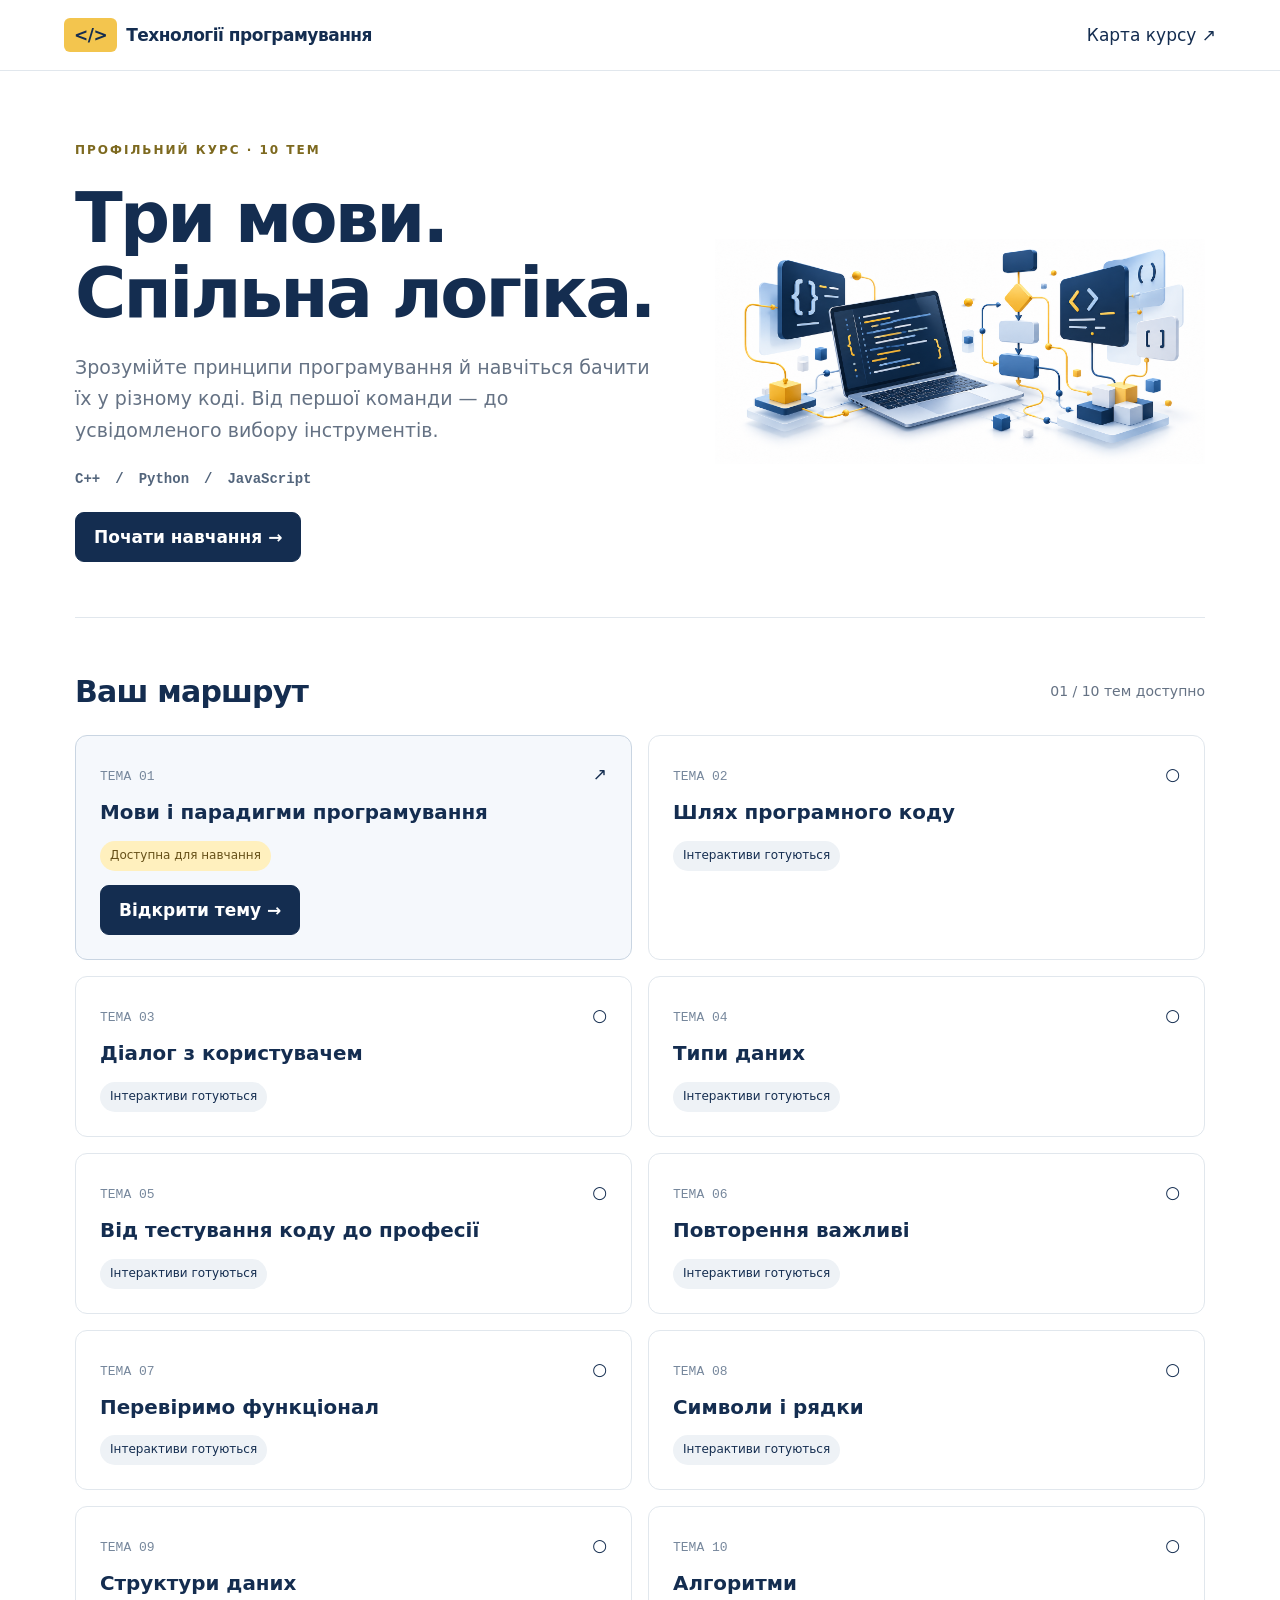
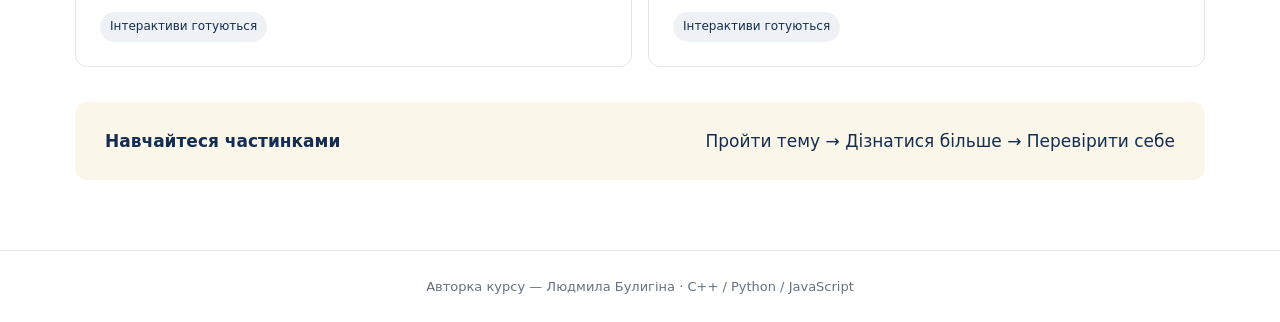
==== index.html @ 29bdd50a "Add files via upload" ====
<!doctype html><html lang="uk"><meta charset="utf-8"><meta name="viewport" content="width=device-width,initial-scale=1"><title>Технології програмування — Людмила Булигіна</title><style>
:root{--navy:#142d50;--gold:#f3c54e;--muted:#657284;--line:#e1e7ed}*{box-sizing:border-box}body{margin:0;font:17px/1.65 system-ui,sans-serif;color:var(--navy);background:#fff}button,a,input,textarea,select{font:inherit}button,a{touch-action:manipulation}button,.btn{cursor:pointer;border:1px solid var(--line);border-radius:9px;padding:10px 18px;background:white;color:var(--navy);text-decoration:none;display:inline-block;font-weight:650}button:hover,.btn:hover{border-color:var(--navy);transform:translateY(-1px)}button:focus-visible,a:focus-visible{outline:3px solid #d9a715;outline-offset:3px}.primary{background:var(--navy);color:white;border-color:var(--navy)}.gold{background:var(--gold);border-color:var(--gold)}header{border-bottom:1px solid var(--line);padding:21px max(5%,calc((100% - 1180px)/2));display:flex;justify-content:space-between;align-items:center;gap:15px}header a{color:inherit;text-decoration:none}.brand{font-weight:800;letter-spacing:-.5px}.mark{background:var(--gold);padding:7px 10px;border-radius:6px;margin-right:9px}main{max-width:1180px;margin:auto;padding:35px 25px 70px}.hero{display:grid;grid-template-columns:1.1fr .9fr;align-items:center;gap:40px;padding:35px 0 55px}.eyebrow{text-transform:uppercase;letter-spacing:2px;font-size:12px;font-weight:800;color:#7d691f}h1{font-size:clamp(40px,5.8vw,70px);line-height:1.08;letter-spacing:-2.8px;margin:20px 0}h2{font-size:30px;line-height:1.25;letter-spacing:-.8px}h3{line-height:1.35}.lead{color:var(--muted);max-width:580px;font-size:19px}.hero img{width:100%;max-height:380px;object-fit:contain}.languages{display:flex;gap:15px;margin:25px 0;color:#53657c;font:600 14px monospace}.sectionhead{display:flex;justify-content:space-between;align-items:center;border-top:1px solid var(--line);padding-top:30px}.muted{color:var(--muted)}.grid{display:grid;grid-template-columns:repeat(2,1fr);gap:16px}.card{border:1px solid var(--line);padding:24px;border-radius:12px;position:relative}.card.active{background:#f5f8fc;border-color:#c9d5e2}.num{font:500 13px monospace;color:#76879c}.card h3{margin:12px 0}.tag{font-size:12px;background:#eef2f6;border-radius:20px;padding:5px 10px;display:inline-block}.tag.ready{background:#fff0be;color:#665018}.card a{margin-top:14px}.arrow{float:right}.strip{margin-top:35px;background:#faf6e9;padding:25px 30px;border-radius:12px;display:flex;justify-content:space-between;gap:30px}.tabs{display:flex;gap:8px;flex-wrap:wrap;margin:25px 0}.tabs button[aria-selected=true]{background:var(--navy);color:white}.panel{border:1px solid var(--line);border-radius:14px;padding:30px;margin-bottom:25px}.stepbar{display:flex;gap:7px;margin:15px 0}.stepbar span{height:5px;background:#e7ecf1;flex:1}.stepbar .done{background:var(--gold)}.options{display:grid;gap:10px;margin:20px 0}.options button{text-align:left;font-weight:500}.feedback{padding:13px 16px;background:#f4f7fa;margin-top:16px;border-radius:8px;min-height:50px}.success{color:#176849}.error{color:#a43e29}.row{display:flex;gap:12px;align-items:center;flex-wrap:wrap}.runners{display:grid;grid-template-columns:repeat(3,1fr);gap:15px}.runner{border:1px solid var(--line);border-radius:10px;overflow:hidden}.runner h3{padding:15px;margin:0;background:#f2f5f8}.runner .inside{padding:14px}textarea.code{background:#14283f;color:#eff5fd;font:14px/1.6 monospace;width:100%;min-height:220px;resize:vertical;padding:14px;border:0;border-radius:7px;tab-size:4}textarea.stdin{width:100%;height:70px;border:1px solid var(--line);border-radius:7px;padding:8px;font:14px monospace}pre.output{white-space:pre-wrap;overflow-wrap:anywhere;background:#f0f4f8;min-height:70px;padding:12px;font-size:14px}label{display:block;font-size:13px;margin:12px 0 5px}progress{width:100%;accent-color:#d9aa20}.tokens{display:flex;gap:10px;flex-wrap:wrap;margin:20px 0}.token{background:#fff6d5}.drop{border:2px dashed #bac8d9;padding:20px;border-radius:10px;min-height:100px;margin:12px 0}.token.chosen{outline:3px solid #c4981a}.path{background:#f3f6fa;padding:18px;border-left:4px solid var(--gold);margin:20px 0;font-weight:650}.small{font-size:14px}.hidden{display:none!important}footer{border-top:1px solid var(--line);padding:25px;color:#657284;font-size:13px;text-align:center}details{border-bottom:1px solid var(--line);padding:16px 0}summary{cursor:pointer;font-weight:650}@media(max-width:760px){.hero{grid-template-columns:1fr;gap:0;padding-top:5px}.hero img{max-height:230px;grid-row:2}.grid,.runners{grid-template-columns:1fr}h1{letter-spacing:-1.5px}.strip{display:block}header{font-size:13px;padding:15px}.panel{padding:20px}main{padding:25px 18px}.sectionhead{display:block}}
</style><header><a class="brand" href="#"><span class="mark">&lt;/&gt;</span>Технології програмування</a><a href="#course">Карта курсу ↗</a></header><main id="app"></main><footer>Авторка курсу — Людмила Булигіна · C++ / Python / JavaScript</footer><script>
const titles=['Мови і парадигми програмування','Шлях програмного коду','Діалог з користувачем','Типи даних','Від тестування коду до професії','Повторення важливі','Перевіримо функціонал','Символи і рядки','Структури даних','Алгоритми'];
const $=s=>document.querySelector(s);const app=$('#app');let step=0,tab='quest',passed=false;let saved={};try{saved=JSON.parse(localStorage.getItem('tech-progress')||'{}')}catch{}function persist(){try{localStorage.setItem('tech-progress',JSON.stringify(saved))}catch{}}const esc=s=>s.replaceAll('&','&amp;').replaceAll('<','&lt;').replaceAll('>','&gt;');
function home(){app.innerHTML=`<section class="hero"><div><div class="eyebrow">Профільний курс · 10 тем</div><h1>Три мови.<br>Спільна логіка.</h1><p class="lead">Зрозумійте принципи програмування й навчіться бачити їх у різному коді. Від першої команди — до усвідомленого вибору інструментів.</p><div class="languages"><span>C++</span><span> / </span><span>Python</span><span> / </span><span>JavaScript</span></div><a class="btn primary" href="#lesson-1">Почати навчання →</a></div><img src="hero.png" alt="Ноутбук із кодом і поєднані блоки алгоритму в синіх та золотистих кольорах"></section><section id="course"><div class="sectionhead"><h2>Ваш маршрут</h2><span class="muted small">01 / 10 тем доступно</span></div><div class="grid">${titles.map((t,i)=>`<article class="card ${i===0?'active':''}"><span class="num">ТЕМА ${String(i+1).padStart(2,'0')}</span><span class="arrow">${i===0?'↗':'○'}</span><h3>${t}</h3><span class="tag ${i===0?'ready':''}">${i===0?(saved.quest?'Квест пройдено':'Доступна для навчання'):'Інтерактиви готуються'}</span>${i===0?'<br><a class="btn primary" href="#lesson-1">Відкрити тему →</a>':''}</article>`).join('')}</div></section><div class="strip"><strong>Навчайтеся частинками</strong><span>Пройти тему → Дізнатися більше → Перевірити себе</span></div>`;}
const steps=[{title:'Інструменти розробника',text:'Мова задає правила запису програми. Редактор допомагає писати код; IDE поєднує редактор, засоби запуску й налагодження та інші інструменти. Компілятор або інтерпретатор може працювати і без IDE.',q:'Ви змінили IDE. Чи обов’язково зміниться мова вашої програми?',opts:['Так, кожна IDE має свою мову','Ні, одна мова може використовуватися в різних середовищах'],answer:1,why:'IDE — інструмент роботи. Мова та середовище розробки — різні поняття.'},{title:'Високий і низький рівень',text:'Високорівневі мови приховують багато деталей апаратури. C++, Python і JavaScript — високорівневі мови, хоча рівень абстракції різниться. Мова асемблера пов’язана з конкретною архітектурою; асемблер — програма, яка перекладає її інструкції.',q:'Що правильно названо програмою-перекладачем?',opts:['Мова асемблера','Асемблер'],answer:1,why:'Не плутайте мову асемблера з інструментом її перекладу.'},{title:'Як чи що?',text:'Імперативний підхід описує кроки та зміни стану. Декларативний описує потрібний результат або умови. Наприклад, цикл, що відбирає дорослих користувачів, задає кроки; запит SQL із WHERE age >= 18 задає умову відбору.',q:'SELECT name FROM users WHERE age >= 18 — який підхід ілюструє цей запит?',opts:['Імперативний','Декларативний'],answer:1,why:'Запит описує потрібні дані. Спосіб їх отримання обирає система керування базою даних.'},{title:'Парадигми можна поєднувати',text:'Структурний підхід організовує керування через послідовність, розгалуження й цикли. ООП об’єднує дані та поведінку в об’єктах. Функціональний стиль спирається на композицію функцій і зменшує зміни стану. Логічний — на факти й правила. C++, Python і JavaScript підтримують кілька підходів.',q:'У Python є функції. Чи означає це, що будь-яка Python-програма є функціональною?',opts:['Так, достатньо оголосити функцію','Ні, важливий спосіб організації обчислень'],answer:1,why:'Наявність функцій сама по собі не визначає парадигму програми.'},{title:'Hello, World — спільний експеримент',text:'Коротка програма привітання перевіряє весь шлях: запис коду, запуск та виведення. Традицію популяризувала книжка The C Programming Language (1978). Нижче порівняйте однакову дію трьома мовами.',q:'Що перевіряє успішний запуск Hello, World?',opts:['Що середовище може виконати цю просту програму й показати результат','Що будь-яка наступна програма не матиме помилок'],answer:0,why:'Це перша перевірка працездатності середовища, а не доказ правильності всіх програм.'},{title:'Чому з’являються нові мови?',text:'Мови розвиваються разом із задачами: Fortran — наукові обчислення (1957), C — системне програмування (1972), C++ — розвиток ідей C та абстракцій (1980-ті), Python — читабельність і універсальність (1991), JavaScript — взаємодія у вебі (1995). Старі мови можуть залишатися корисними десятиліттями.',q:'Команда обирає мову для проєкту. Який аргумент найсильніший?',opts:['Вона найновіша','Вона пасує до задачі, платформи, бібліотек і досвіду команди'],answer:1,why:'Вибір мови залежить від контексту. Один рейтинг не визначає найкращий інструмент.'},{title:'Як створюють мову',text:'У типовому інструменті обробки мови лексичний аналіз виділяє токени, синтаксичний — будує структуру, а семантичний перевіряє зміст. Далі можливі генерація іншого коду або виконання. Навчальна мова може перекладатися, наприклад, у JavaScript; це лише один можливий шлях.',q:'Парсер побудував дерево програми. Чи означає це, що програма вже виконана?',opts:['Так','Ні, аналіз структури та виконання — різні етапи'],answer:1,why:'Коректна структура ще не гарантує правильного змісту або успішного виконання.'}];
function lesson(){app.innerHTML=`<a href="#" class="small muted">← Головна курсу</a><div class="eyebrow" style="margin-top:30px">Тема 01</div><h1 style="font-size:clamp(32px,4vw,52px)">Мови і парадигми<br>програмування</h1><p class="lead">Від інструментів розробника — до розуміння того, як код стає дією.</p><div class="tabs" role="tablist">${[['quest','01 · Пройти тему'],['more','02 · Дізнатися більше'],['test','03 · Перевірити себе']].map(([id,t])=>`<button role="tab" aria-selected="${tab===id}" onclick="setTab('${id}')">${t}</button>`).join('')}</div><div id="content"></div>`;renderTab()}
function setTab(t){tab=t;lesson()}function renderTab(){if(tab==='quest')quest();if(tab==='more')more();if(tab==='test')test()}
function quest(){const s=steps[step];passed=false;$('#content').innerHTML=`<div class="panel"><span class="num">КРОК ${step+1} З ${steps.length}</span><div class="stepbar">${steps.map((_,i)=>`<span class="${i<=step?'done':''}"></span>`).join('')}</div><h2>${s.title}</h2><p>${s.text}</p><h3>${s.q}</h3><div class="options">${s.opts.map((o,i)=>`<button onclick="answer(${i})">${o}</button>`).join('')}</div><div id="feedback" role="status"></div><div class="row" style="margin-top:20px"><button onclick="move(-1)" ${step===0?'disabled':''}>← Назад</button><button id="next" class="gold" onclick="move(1)" disabled>${step===steps.length-1?'Завершити квест ✓':'Далі →'}</button></div></div>${step===4?runnerHTML():''}`;if(step===4)initRunners()}
function answer(i){passed=i===steps[step].answer;$('#feedback').className='feedback '+(passed?'success':'error');$('#feedback').textContent=(passed?'✓ Правильно. ':'Спробуйте ще. ')+steps[step].why;$('#next').disabled=!passed}function move(n){if(n>0&&!passed)return;if(step+n>=steps.length){saved.quest=true;persist();$('#content').innerHTML='<div class="panel"><h2>Квест пройдено ✓</h2><p>Ви розрізняєте мову, інструменти й парадигми. Тепер дослідіть шлях виконання коду.</p><button class="gold" onclick="setTab(\'more\')">Дізнатися більше →</button></div>';return}step+=n;quest()}
function more(){$('#content').innerHTML=`<div class="panel"><span class="eyebrow">За запитом учениці</span><h2>Що відбувається після Run?</h2><p><b>Компілятор</b> перекладає програму в інше подання: машинний код, байткод або іншу мову. <b>Інтерпретатор</b> виконує програму чи її проміжне подання. <b>Асемблер</b> перекладає інструкції мови асемблера в машинний код, зазвичай у складі об’єктного файла.</p><div class="row">${['C++','CPython','JavaScript','Асемблер'].map(t=>`<button onclick="showPath('${t}')">${t}</button>`).join('')}</div><div id="path" class="path" aria-live="polite"></div><p class="small muted">Це навчальні схеми типових реалізацій. Мова не прив’язана назавжди до одного способу виконання. Компіляція та інтерпретація можуть поєднуватися.</p><details><summary>Чому інтерпретатор — не просто «рядок за рядком»?</summary><p>Інтерпретатор може спочатку проаналізувати всю програму, а потім виконувати дерево чи байткод. Наприклад, синтаксична помилка наприкінці Python-файла може зупинити запуск до першого print().</p></details><details><summary>JIT: компіляція під час виконання</summary><p>JIT-компілятор створює машинний код під час роботи програми. Сучасні JavaScript-рушії можуть поєднувати інтерпретацію, профілювання та JIT-компіляцію.</p></details><details><summary>Об’єктний файл ще не готова програма</summary><p>Компонувальник (лінкер) об’єднує об’єктні файли й бібліотеки, розв’язуючи посилання між ними. Результат можна завантажити й виконати.</p></details></div><div class="panel"><h2>Знайдіть інструмент для задачі</h2><p>Перетягніть інструмент у відповідну зону. Або натисніть інструмент, а потім зону.</p><div class="tokens">${['Компілятор','Інтерпретатор','Асемблер'].map(t=>`<button class="token" draggable="true" ondragstart="dragToken(event,'${t}')" onclick="chooseToken(this,'${t}')">${t}</button>`).join('')}</div>${[['Асемблер','Перекласти інструкції мови асемблера'],['Компілятор','Перекласти програму в інше подання'],['Інтерпретатор','Виконати програму або її байткод']].map(([a,q])=>`<div class="drop" role="button" tabindex="0" onkeydown="if(event.key==='Enter'||event.key===' '){event.preventDefault();dropToken(this,'${a}')}" ondragover="event.preventDefault()" ondrop="event.preventDefault();dropToken(this,'${a}')" onclick="dropToken(this,'${a}')" data-q="${q}">${q}</div>`).join('')}<div id="matchfeedback" role="status"></div></div>${runnerHTML()}<p class="small muted">Довідка: <a href="https://docs.python.org/3/glossary.html" target="_blank" rel="noopener">Python: байткод та інтерпретатор</a> · <a href="https://developer.mozilla.org/en-US/docs/Web/JavaScript/Guide/Introduction" target="_blank" rel="noopener">JavaScript: середовища виконання</a></p>`;showPath('C++');initRunners()}
function showPath(t){const p={'C++':['Код C++ → компіляція → об’єктні файли → компонування → виконання','У типовому нативному інструментарії компіляція включає кілька стадій; асемблер може бути окремою або вбудованою стадією.'],'CPython':['Код Python → компіляція в байткод → виконання інтерпретатором','CPython — поширена реалізація Python. Байткод не є машинним кодом процесора.'],'JavaScript':['Код JavaScript → аналіз → виконання рушієм → можлива JIT-компіляція','Конкретні етапи залежать від рушія. Тут код виконується браузерним рушієм у Web Worker.'],'Асемблер':['Код мовою асемблера → асемблер → об’єктний файл → компонування → виконання','Інструкції та їх кодування залежать від архітектури процесора.']}[t];$('#path').innerHTML=p[0]+'<p class="small" style="font-weight:400">'+p[1]+'</p>'}
let token='';function dragToken(e,t){token=t;e.dataTransfer.setData('text/plain',t)}function chooseToken(el,t){token=t;document.querySelectorAll('.token').forEach(e=>e.classList.remove('chosen'));el.classList.add('chosen')}function dropToken(el,a){if(!token){$('#matchfeedback').textContent='Спочатку виберіть інструмент.';return}if(token===a){el.textContent='✓ '+el.dataset.q+' — '+a;el.style.borderColor='#398460';el.style.background='#f0faf4';$('#matchfeedback').textContent='Правильно!'}else{$('#matchfeedback').textContent='Поки не збігається. Згадайте, що робить цей інструмент.'}}
const codes={py:'name = input("Ваше ім’я: ")\nprint("Привіт,", name)\nprint(2 + 3)',js:'const name = prompt("Ваше ім’я:");\nprint("Привіт,", name);\nconsole.log(2 + 3);',cpp:'#include <iostream>\n#include <string>\nusing namespace std;\nint main() {\n    string name;\n    getline(cin, name);\n    cout << "Привіт, " << name << endl;\n    cout << 2 + 3 << endl;\n    return 0;\n}'};
function runnerHTML(){return `<section><h2>Лабораторія трьох мов</h2><p class="muted">Змініть привітання. Запустіть приклад. Порівняйте синтаксис і результат.</p><div class="runners">${[['py','Python'],['js','JavaScript'],['cpp','C++']].map(([id,n])=>`<article class="runner"><h3>${n}</h3><div class="inside"><label for="code-${id}">Код програми</label><textarea class="code" id="code-${id}" spellcheck="false">${esc(saved['code-'+id]||codes[id])}</textarea>${id!=='cpp'?`<label for="in-${id}">Вхідні дані · кожна відповідь з нового рядка</label><textarea class="stdin" id="in-${id}">Світ</textarea><div class="row"><button class="primary" id="run-${id}" onclick="runCode('${id}')">▶ Запустити</button><button onclick="stopCode('${id}')">■ Стоп</button></div><pre class="output" id="out-${id}" aria-live="polite">Тут з’явиться результат</pre>`:`<p class="small">1. Скопіюйте код.<br>2. Відкрийте Programiz.<br>3. Вставте код, запустіть і введіть ім’я в консолі сервісу.</p><button onclick="copyCpp()">Скопіювати код</button><a class="btn primary" style="margin-top:10px" href="https://www.programiz.com/cpp-programming/online-compiler/" target="_blank" rel="noopener">Відкрити Programiz ↗</a><p id="copy-status" role="status" class="small"></p>`}<button class="small" onclick="resetCode('${id}')">Початковий приклад</button></div></article>`).join('')}</div><p class="small muted">Python потребує завантаження Pyodide з інтернету під час першого запуску. У нашому JavaScript print() — навчальна функція виведення; також працює console.log(). prompt() бере рядки з поля вхідних даних.</p></section>`}
function initRunners(){document.querySelectorAll('.code').forEach(e=>e.addEventListener('input',()=>{saved[e.id]=e.value;persist()}))}function resetCode(id){$('#code-'+id).value=codes[id];saved['code-'+id]=codes[id];persist()}async function copyCpp(){try{await navigator.clipboard.writeText($('#code-cpp').value);$('#copy-status').textContent='✓ Код скопійовано'}catch{$('#code-cpp').select();$('#copy-status').textContent='Натисніть Ctrl+C, щоб скопіювати виділений код.'}}
let workers={},timers={};function stopCode(id){if(workers[id]){workers[id].terminate();delete workers[id];clearTimeout(timers[id]);const b=$('#run-'+id);if(b)b.disabled=false;const out=$('#out-'+id);if(out)out.textContent+='\nВиконання зупинено.'}}
function runCode(id){stopCode(id);const output=$('#out-'+id);output.textContent=id==='py'?'Завантажуємо Python…':'Виконуємо…';$('#run-'+id).disabled=true;const common=`const lines=input.split('\\n');let pos=0;function read(){if(pos>=lines.length)throw new Error('Недостатньо вхідних даних: додайте рядок у поле введення.');return lines[pos++];}function write(...v){postMessage({type:'out',text:v.map(x=>typeof x==='object'?JSON.stringify(x):String(x)).join(' ')});}`;const source=id==='js'?`onmessage=({data:{code,input}})=>{${common}try{const print=write;const console={log:write,warn:write,error:write};const prompt=()=>read();new Function('print','console','prompt',code)(print,console,prompt);postMessage({type:'done'})}catch(e){postMessage({type:'error',text:e.name+': '+e.message})}}`:`importScripts('https://cdn.jsdelivr.net/pyodide/v0.27.7/full/pyodide.js');let runtime;onmessage=async({data:{code,input}})=>{${common}try{runtime=await loadPyodide({indexURL:'https://cdn.jsdelivr.net/pyodide/v0.27.7/full/'});runtime.setStdout({batched:s=>write(s)});runtime.setStderr({batched:s=>write(s)});runtime.setStdin({stdin:()=>read()});postMessage({type:'ready'});await runtime.runPythonAsync(code);postMessage({type:'done'})}catch(e){postMessage({type:'error',text:String(e)})}}`;
const url=URL.createObjectURL(new Blob([source],{type:'text/javascript'}));const w=new Worker(url);URL.revokeObjectURL(url);workers[id]=w;let started=false;const finish=()=>{clearTimeout(timers[id]);w.terminate();delete workers[id];const b=$('#run-'+id);if(b)b.disabled=false};w.onmessage=({data:d})=>{if(d.type==='ready'){output.textContent='';return}if(d.type==='out'){if(!started){output.textContent='';started=true}output.textContent+=(output.textContent?'\n':'')+d.text}else if(d.type==='error'){output.textContent=d.text;finish()}else if(d.type==='done'){if(!started)output.textContent='Виконано без виведення.';finish()}};w.onerror=e=>{output.textContent='Не вдалося виконати код. '+e.message+' Перевірте інтернет і спробуйте ще раз.';finish()};timers[id]=setTimeout(()=>{stopCode(id);output.textContent+='\nПеревищено час очікування. Для Python перевірте інтернет і повторіть запуск.'},id==='py'?90000:5000);w.postMessage({code:$('#code-'+id).value,input:$('#in-'+id).value})}
const questions=[['Ви компілюєте C++ і отримуєте object-файл. Що зазвичай потрібно далі?',['Компонування з іншими файлами й бібліотеками','Відкрити файл у текстовому редакторі й натиснути print'],0,'Об’єктні файли зазвичай поєднує компонувальник.'],['Python спочатку створює байткод. Чи суперечить це виконанню інтерпретатором?',['Так, компіляція виключає інтерпретацію','Ні, ці етапи можуть поєднуватись'],1,'У CPython байткод виконує інтерпретатор.'],['Учень каже: «JavaScript print залежить від віку мови». Що ви уточните?',['Виведення залежить від середовища та доступних функцій','print завжди є стандартною командою JS для текстового виведення'],0,'У цьому раннері print додано спеціально. У звичайному вікні браузера window.print викликає друк сторінки.'],['Програма використовує класи та цикли. Це суперечність?',['Так, треба обрати лише одну парадигму','Ні, підходи можуть співіснувати'],1,'Багатопарадигмові мови дозволяють поєднувати способи організації коду.'],['Вам потрібен код для іншої архітектури процесора. Який висновок коректний?',['Машинний код завжди універсальний','Нативний код зазвичай потрібно зібрати для цільової архітектури'],1,'Машинні інструкції залежать від архітектури; також важливі ОС і її інтерфейси.']];let quizIndex=0,quizScore=0,quizAnswered=false;function test(){quizIndex=0;quizScore=0;quizQuestion()}function quizQuestion(){quizAnswered=false;const q=questions[quizIndex];$('#content').innerHTML=`<div class="panel"><span class="num">ЗАВДАННЯ ${quizIndex+1} / ${questions.length}</span><h2>Перевірте рішення</h2><h3>${q[0]}</h3><div class="options">${q[1].map((t,i)=>`<button class="qa" onclick="quizAnswer(${i})">${t}</button>`).join('')}</div><div id="q-feedback" role="status"></div><button class="gold hidden" id="q-next" onclick="quizNext()">Далі →</button></div>`}function quizAnswer(i){if(quizAnswered)return;quizAnswered=true;const correct=i===questions[quizIndex][2];if(correct)quizScore++;document.querySelectorAll('.qa').forEach(b=>b.disabled=true);$('#q-feedback').className='feedback '+(correct?'success':'error');$('#q-feedback').textContent=(correct?'✓ Правильно. ':'Правильна відповідь: '+questions[quizIndex][1][questions[quizIndex][2]]+'. ')+questions[quizIndex][3];$('#q-next').classList.remove('hidden')}function quizNext(){if(++quizIndex<questions.length){quizQuestion();return}saved.score=quizScore;persist();$('#content').innerHTML=`<div class="panel"><span class="eyebrow">Результат</span><h2>${quizScore} з ${questions.length}</h2><p>${quizScore===5?'Ви впевнено розрізняєте інструменти та способи виконання коду.':'Перегляньте пояснення й поверніться до складних понять у розділі «Дізнатися більше».'}</p><p class="small muted">Результат збережено лише в цьому браузері.</p><button class="gold" onclick="test()">Спробувати ще раз</button> <button onclick="setTab('more')">До поглиблення</button></div>`}
function route(){Object.keys(workers).forEach(stopCode);if(location.hash.startsWith('#lesson-1'))lesson();else home();if(location.hash==='#course')setTimeout(()=>$('#course').scrollIntoView(),0);else window.scrollTo(0,0)}window.addEventListener('hashchange',route);route();
</script></html>
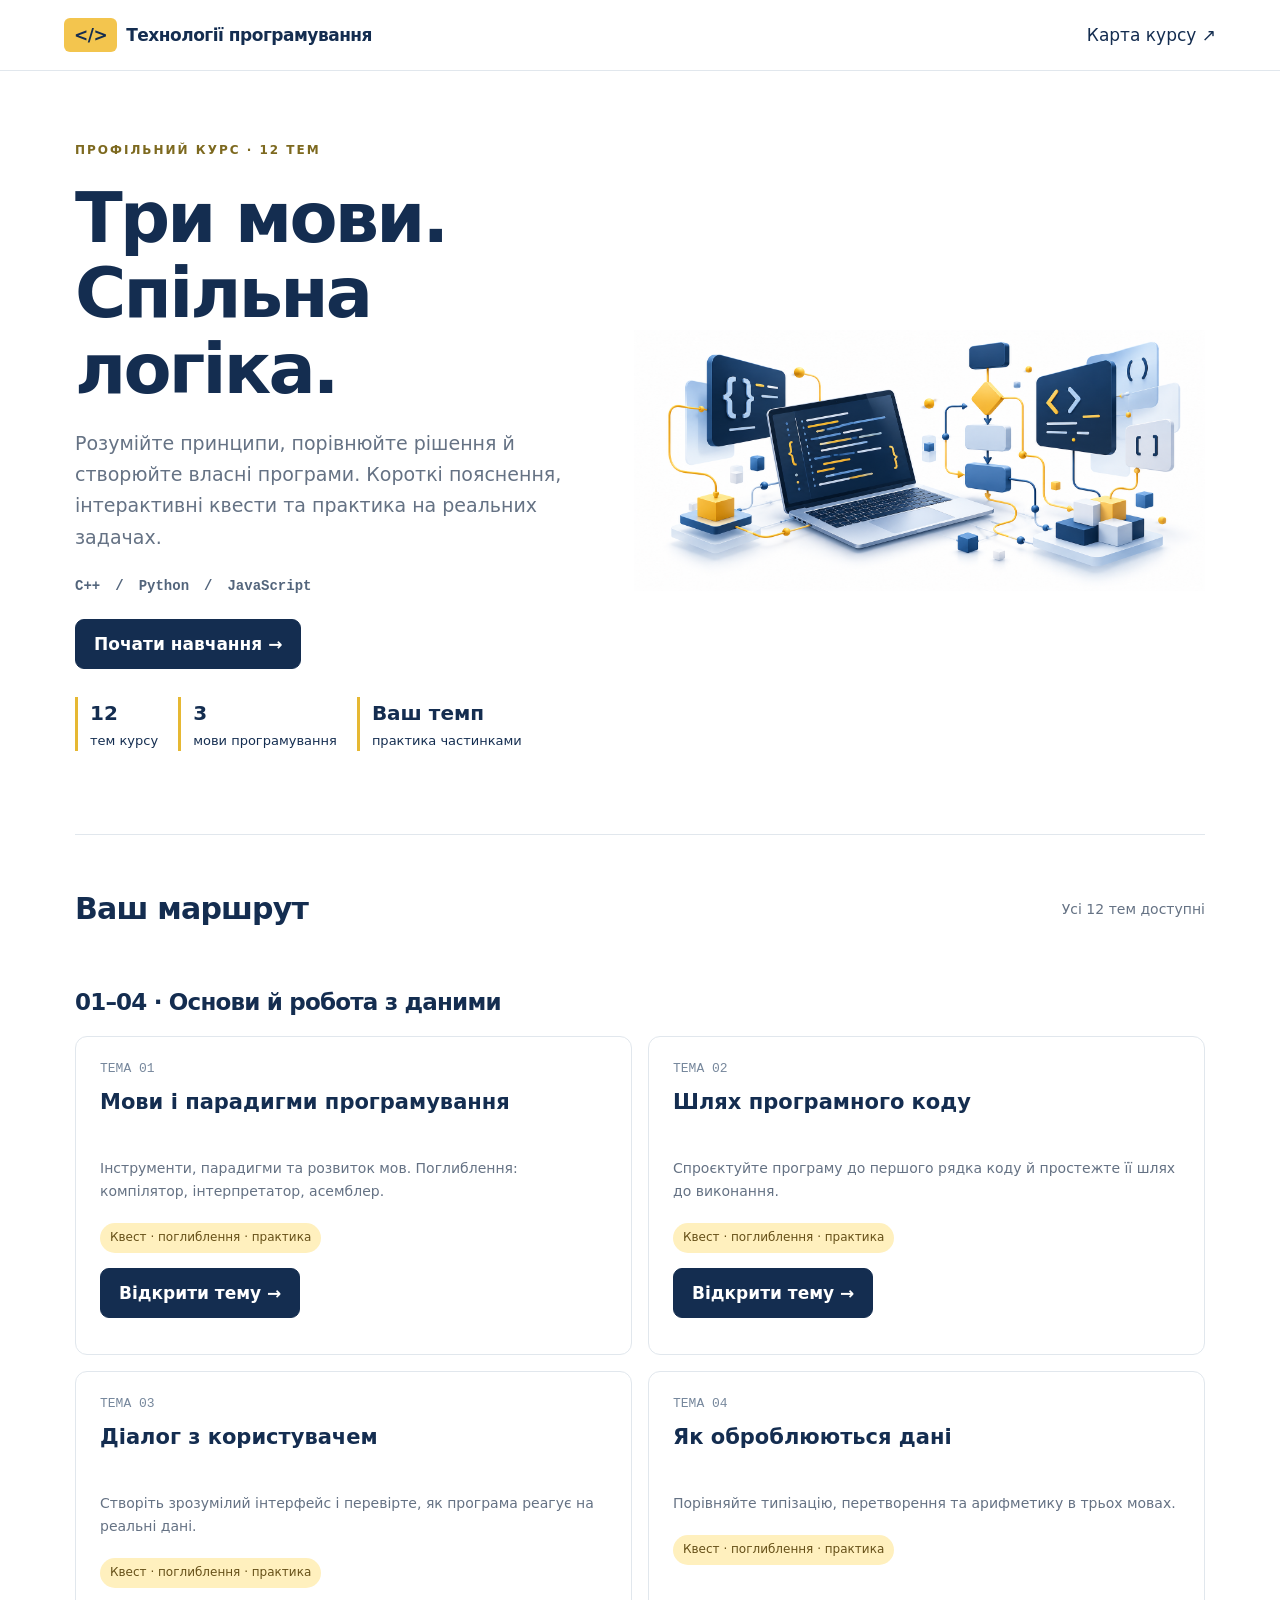
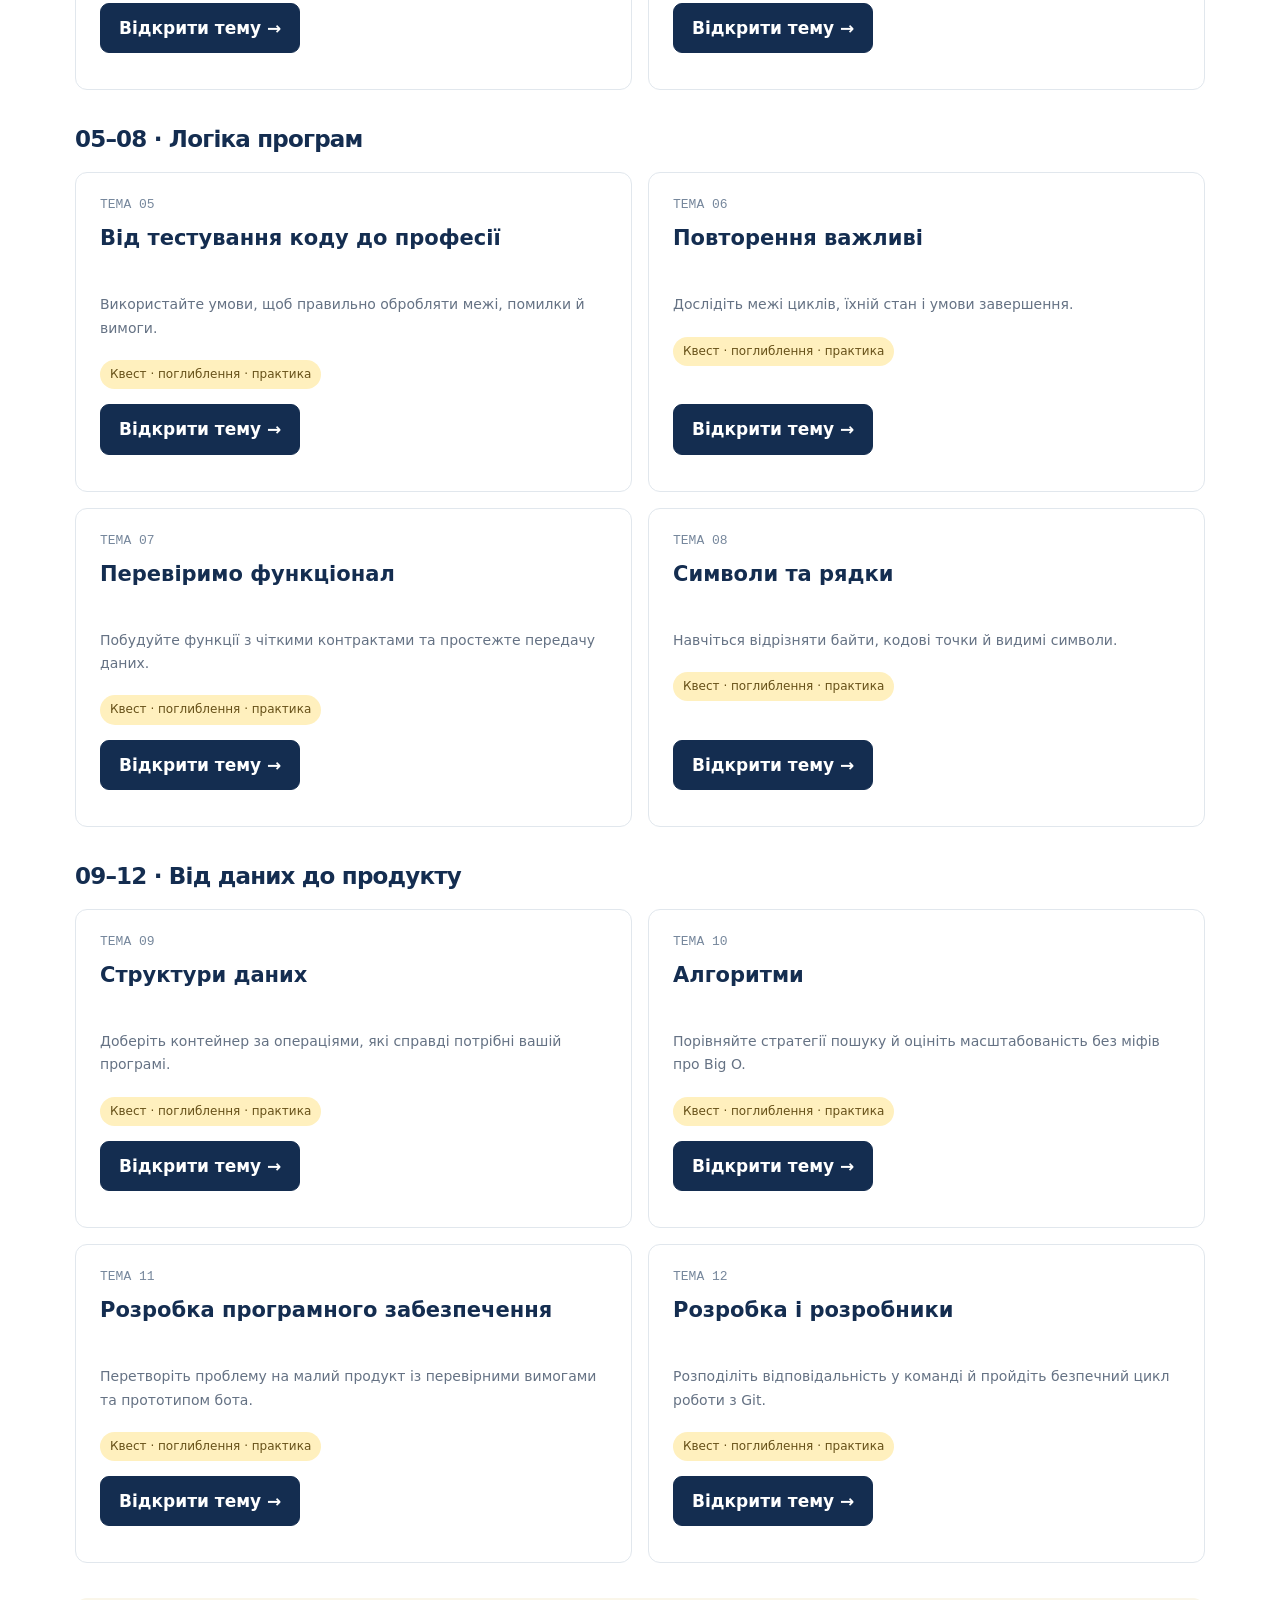
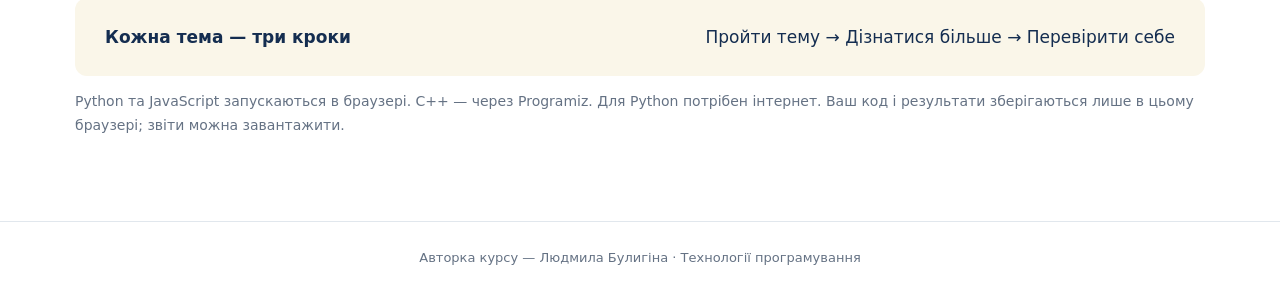
==== commit 034c196b: "Add files via upload" ====
--- a/index.html
+++ b/index.html
@@ -1,23 +1 @@
-<!doctype html><html lang="uk"><meta charset="utf-8"><meta name="viewport" content="width=device-width,initial-scale=1"><title>Технології програмування — Людмила Булигіна</title><style>
-:root{--navy:#142d50;--gold:#f3c54e;--muted:#657284;--line:#e1e7ed}*{box-sizing:border-box}body{margin:0;font:17px/1.65 system-ui,sans-serif;color:var(--navy);background:#fff}button,a,input,textarea,select{font:inherit}button,a{touch-action:manipulation}button,.btn{cursor:pointer;border:1px solid var(--line);border-radius:9px;padding:10px 18px;background:white;color:var(--navy);text-decoration:none;display:inline-block;font-weight:650}button:hover,.btn:hover{border-color:var(--navy);transform:translateY(-1px)}button:focus-visible,a:focus-visible{outline:3px solid #d9a715;outline-offset:3px}.primary{background:var(--navy);color:white;border-color:var(--navy)}.gold{background:var(--gold);border-color:var(--gold)}header{border-bottom:1px solid var(--line);padding:21px max(5%,calc((100% - 1180px)/2));display:flex;justify-content:space-between;align-items:center;gap:15px}header a{color:inherit;text-decoration:none}.brand{font-weight:800;letter-spacing:-.5px}.mark{background:var(--gold);padding:7px 10px;border-radius:6px;margin-right:9px}main{max-width:1180px;margin:auto;padding:35px 25px 70px}.hero{display:grid;grid-template-columns:1.1fr .9fr;align-items:center;gap:40px;padding:35px 0 55px}.eyebrow{text-transform:uppercase;letter-spacing:2px;font-size:12px;font-weight:800;color:#7d691f}h1{font-size:clamp(40px,5.8vw,70px);line-height:1.08;letter-spacing:-2.8px;margin:20px 0}h2{font-size:30px;line-height:1.25;letter-spacing:-.8px}h3{line-height:1.35}.lead{color:var(--muted);max-width:580px;font-size:19px}.hero img{width:100%;max-height:380px;object-fit:contain}.languages{display:flex;gap:15px;margin:25px 0;color:#53657c;font:600 14px monospace}.sectionhead{display:flex;justify-content:space-between;align-items:center;border-top:1px solid var(--line);padding-top:30px}.muted{color:var(--muted)}.grid{display:grid;grid-template-columns:repeat(2,1fr);gap:16px}.card{border:1px solid var(--line);padding:24px;border-radius:12px;position:relative}.card.active{background:#f5f8fc;border-color:#c9d5e2}.num{font:500 13px monospace;color:#76879c}.card h3{margin:12px 0}.tag{font-size:12px;background:#eef2f6;border-radius:20px;padding:5px 10px;display:inline-block}.tag.ready{background:#fff0be;color:#665018}.card a{margin-top:14px}.arrow{float:right}.strip{margin-top:35px;background:#faf6e9;padding:25px 30px;border-radius:12px;display:flex;justify-content:space-between;gap:30px}.tabs{display:flex;gap:8px;flex-wrap:wrap;margin:25px 0}.tabs button[aria-selected=true]{background:var(--navy);color:white}.panel{border:1px solid var(--line);border-radius:14px;padding:30px;margin-bottom:25px}.stepbar{display:flex;gap:7px;margin:15px 0}.stepbar span{height:5px;background:#e7ecf1;flex:1}.stepbar .done{background:var(--gold)}.options{display:grid;gap:10px;margin:20px 0}.options button{text-align:left;font-weight:500}.feedback{padding:13px 16px;background:#f4f7fa;margin-top:16px;border-radius:8px;min-height:50px}.success{color:#176849}.error{color:#a43e29}.row{display:flex;gap:12px;align-items:center;flex-wrap:wrap}.runners{display:grid;grid-template-columns:repeat(3,1fr);gap:15px}.runner{border:1px solid var(--line);border-radius:10px;overflow:hidden}.runner h3{padding:15px;margin:0;background:#f2f5f8}.runner .inside{padding:14px}textarea.code{background:#14283f;color:#eff5fd;font:14px/1.6 monospace;width:100%;min-height:220px;resize:vertical;padding:14px;border:0;border-radius:7px;tab-size:4}textarea.stdin{width:100%;height:70px;border:1px solid var(--line);border-radius:7px;padding:8px;font:14px monospace}pre.output{white-space:pre-wrap;overflow-wrap:anywhere;background:#f0f4f8;min-height:70px;padding:12px;font-size:14px}label{display:block;font-size:13px;margin:12px 0 5px}progress{width:100%;accent-color:#d9aa20}.tokens{display:flex;gap:10px;flex-wrap:wrap;margin:20px 0}.token{background:#fff6d5}.drop{border:2px dashed #bac8d9;padding:20px;border-radius:10px;min-height:100px;margin:12px 0}.token.chosen{outline:3px solid #c4981a}.path{background:#f3f6fa;padding:18px;border-left:4px solid var(--gold);margin:20px 0;font-weight:650}.small{font-size:14px}.hidden{display:none!important}footer{border-top:1px solid var(--line);padding:25px;color:#657284;font-size:13px;text-align:center}details{border-bottom:1px solid var(--line);padding:16px 0}summary{cursor:pointer;font-weight:650}@media(max-width:760px){.hero{grid-template-columns:1fr;gap:0;padding-top:5px}.hero img{max-height:230px;grid-row:2}.grid,.runners{grid-template-columns:1fr}h1{letter-spacing:-1.5px}.strip{display:block}header{font-size:13px;padding:15px}.panel{padding:20px}main{padding:25px 18px}.sectionhead{display:block}}
-</style><header><a class="brand" href="#"><span class="mark">&lt;/&gt;</span>Технології програмування</a><a href="#course">Карта курсу ↗</a></header><main id="app"></main><footer>Авторка курсу — Людмила Булигіна · C++ / Python / JavaScript</footer><script>
-const titles=['Мови і парадигми програмування','Шлях програмного коду','Діалог з користувачем','Типи даних','Від тестування коду до професії','Повторення важливі','Перевіримо функціонал','Символи і рядки','Структури даних','Алгоритми'];
-const $=s=>document.querySelector(s);const app=$('#app');let step=0,tab='quest',passed=false;let saved={};try{saved=JSON.parse(localStorage.getItem('tech-progress')||'{}')}catch{}function persist(){try{localStorage.setItem('tech-progress',JSON.stringify(saved))}catch{}}const esc=s=>s.replaceAll('&','&amp;').replaceAll('<','&lt;').replaceAll('>','&gt;');
-function home(){app.innerHTML=`<section class="hero"><div><div class="eyebrow">Профільний курс · 10 тем</div><h1>Три мови.<br>Спільна логіка.</h1><p class="lead">Зрозумійте принципи програмування й навчіться бачити їх у різному коді. Від першої команди — до усвідомленого вибору інструментів.</p><div class="languages"><span>C++</span><span> / </span><span>Python</span><span> / </span><span>JavaScript</span></div><a class="btn primary" href="#lesson-1">Почати навчання →</a></div><img src="hero.png" alt="Ноутбук із кодом і поєднані блоки алгоритму в синіх та золотистих кольорах"></section><section id="course"><div class="sectionhead"><h2>Ваш маршрут</h2><span class="muted small">01 / 10 тем доступно</span></div><div class="grid">${titles.map((t,i)=>`<article class="card ${i===0?'active':''}"><span class="num">ТЕМА ${String(i+1).padStart(2,'0')}</span><span class="arrow">${i===0?'↗':'○'}</span><h3>${t}</h3><span class="tag ${i===0?'ready':''}">${i===0?(saved.quest?'Квест пройдено':'Доступна для навчання'):'Інтерактиви готуються'}</span>${i===0?'<br><a class="btn primary" href="#lesson-1">Відкрити тему →</a>':''}</article>`).join('')}</div></section><div class="strip"><strong>Навчайтеся частинками</strong><span>Пройти тему → Дізнатися більше → Перевірити себе</span></div>`;}
-const steps=[{title:'Інструменти розробника',text:'Мова задає правила запису програми. Редактор допомагає писати код; IDE поєднує редактор, засоби запуску й налагодження та інші інструменти. Компілятор або інтерпретатор може працювати і без IDE.',q:'Ви змінили IDE. Чи обов’язково зміниться мова вашої програми?',opts:['Так, кожна IDE має свою мову','Ні, одна мова може використовуватися в різних середовищах'],answer:1,why:'IDE — інструмент роботи. Мова та середовище розробки — різні поняття.'},{title:'Високий і низький рівень',text:'Високорівневі мови приховують багато деталей апаратури. C++, Python і JavaScript — високорівневі мови, хоча рівень абстракції різниться. Мова асемблера пов’язана з конкретною архітектурою; асемблер — програма, яка перекладає її інструкції.',q:'Що правильно названо програмою-перекладачем?',opts:['Мова асемблера','Асемблер'],answer:1,why:'Не плутайте мову асемблера з інструментом її перекладу.'},{title:'Як чи що?',text:'Імперативний підхід описує кроки та зміни стану. Декларативний описує потрібний результат або умови. Наприклад, цикл, що відбирає дорослих користувачів, задає кроки; запит SQL із WHERE age >= 18 задає умову відбору.',q:'SELECT name FROM users WHERE age >= 18 — який підхід ілюструє цей запит?',opts:['Імперативний','Декларативний'],answer:1,why:'Запит описує потрібні дані. Спосіб їх отримання обирає система керування базою даних.'},{title:'Парадигми можна поєднувати',text:'Структурний підхід організовує керування через послідовність, розгалуження й цикли. ООП об’єднує дані та поведінку в об’єктах. Функціональний стиль спирається на композицію функцій і зменшує зміни стану. Логічний — на факти й правила. C++, Python і JavaScript підтримують кілька підходів.',q:'У Python є функції. Чи означає це, що будь-яка Python-програма є функціональною?',opts:['Так, достатньо оголосити функцію','Ні, важливий спосіб організації обчислень'],answer:1,why:'Наявність функцій сама по собі не визначає парадигму програми.'},{title:'Hello, World — спільний експеримент',text:'Коротка програма привітання перевіряє весь шлях: запис коду, запуск та виведення. Традицію популяризувала книжка The C Programming Language (1978). Нижче порівняйте однакову дію трьома мовами.',q:'Що перевіряє успішний запуск Hello, World?',opts:['Що середовище може виконати цю просту програму й показати результат','Що будь-яка наступна програма не матиме помилок'],answer:0,why:'Це перша перевірка працездатності середовища, а не доказ правильності всіх програм.'},{title:'Чому з’являються нові мови?',text:'Мови розвиваються разом із задачами: Fortran — наукові обчислення (1957), C — системне програмування (1972), C++ — розвиток ідей C та абстракцій (1980-ті), Python — читабельність і універсальність (1991), JavaScript — взаємодія у вебі (1995). Старі мови можуть залишатися корисними десятиліттями.',q:'Команда обирає мову для проєкту. Який аргумент найсильніший?',opts:['Вона найновіша','Вона пасує до задачі, платформи, бібліотек і досвіду команди'],answer:1,why:'Вибір мови залежить від контексту. Один рейтинг не визначає найкращий інструмент.'},{title:'Як створюють мову',text:'У типовому інструменті обробки мови лексичний аналіз виділяє токени, синтаксичний — будує структуру, а семантичний перевіряє зміст. Далі можливі генерація іншого коду або виконання. Навчальна мова може перекладатися, наприклад, у JavaScript; це лише один можливий шлях.',q:'Парсер побудував дерево програми. Чи означає це, що програма вже виконана?',opts:['Так','Ні, аналіз структури та виконання — різні етапи'],answer:1,why:'Коректна структура ще не гарантує правильного змісту або успішного виконання.'}];
-function lesson(){app.innerHTML=`<a href="#" class="small muted">← Головна курсу</a><div class="eyebrow" style="margin-top:30px">Тема 01</div><h1 style="font-size:clamp(32px,4vw,52px)">Мови і парадигми<br>програмування</h1><p class="lead">Від інструментів розробника — до розуміння того, як код стає дією.</p><div class="tabs" role="tablist">${[['quest','01 · Пройти тему'],['more','02 · Дізнатися більше'],['test','03 · Перевірити себе']].map(([id,t])=>`<button role="tab" aria-selected="${tab===id}" onclick="setTab('${id}')">${t}</button>`).join('')}</div><div id="content"></div>`;renderTab()}
-function setTab(t){tab=t;lesson()}function renderTab(){if(tab==='quest')quest();if(tab==='more')more();if(tab==='test')test()}
-function quest(){const s=steps[step];passed=false;$('#content').innerHTML=`<div class="panel"><span class="num">КРОК ${step+1} З ${steps.length}</span><div class="stepbar">${steps.map((_,i)=>`<span class="${i<=step?'done':''}"></span>`).join('')}</div><h2>${s.title}</h2><p>${s.text}</p><h3>${s.q}</h3><div class="options">${s.opts.map((o,i)=>`<button onclick="answer(${i})">${o}</button>`).join('')}</div><div id="feedback" role="status"></div><div class="row" style="margin-top:20px"><button onclick="move(-1)" ${step===0?'disabled':''}>← Назад</button><button id="next" class="gold" onclick="move(1)" disabled>${step===steps.length-1?'Завершити квест ✓':'Далі →'}</button></div></div>${step===4?runnerHTML():''}`;if(step===4)initRunners()}
-function answer(i){passed=i===steps[step].answer;$('#feedback').className='feedback '+(passed?'success':'error');$('#feedback').textContent=(passed?'✓ Правильно. ':'Спробуйте ще. ')+steps[step].why;$('#next').disabled=!passed}function move(n){if(n>0&&!passed)return;if(step+n>=steps.length){saved.quest=true;persist();$('#content').innerHTML='<div class="panel"><h2>Квест пройдено ✓</h2><p>Ви розрізняєте мову, інструменти й парадигми. Тепер дослідіть шлях виконання коду.</p><button class="gold" onclick="setTab(\'more\')">Дізнатися більше →</button></div>';return}step+=n;quest()}
-function more(){$('#content').innerHTML=`<div class="panel"><span class="eyebrow">За запитом учениці</span><h2>Що відбувається після Run?</h2><p><b>Компілятор</b> перекладає програму в інше подання: машинний код, байткод або іншу мову. <b>Інтерпретатор</b> виконує програму чи її проміжне подання. <b>Асемблер</b> перекладає інструкції мови асемблера в машинний код, зазвичай у складі об’єктного файла.</p><div class="row">${['C++','CPython','JavaScript','Асемблер'].map(t=>`<button onclick="showPath('${t}')">${t}</button>`).join('')}</div><div id="path" class="path" aria-live="polite"></div><p class="small muted">Це навчальні схеми типових реалізацій. Мова не прив’язана назавжди до одного способу виконання. Компіляція та інтерпретація можуть поєднуватися.</p><details><summary>Чому інтерпретатор — не просто «рядок за рядком»?</summary><p>Інтерпретатор може спочатку проаналізувати всю програму, а потім виконувати дерево чи байткод. Наприклад, синтаксична помилка наприкінці Python-файла може зупинити запуск до першого print().</p></details><details><summary>JIT: компіляція під час виконання</summary><p>JIT-компілятор створює машинний код під час роботи програми. Сучасні JavaScript-рушії можуть поєднувати інтерпретацію, профілювання та JIT-компіляцію.</p></details><details><summary>Об’єктний файл ще не готова програма</summary><p>Компонувальник (лінкер) об’єднує об’єктні файли й бібліотеки, розв’язуючи посилання між ними. Результат можна завантажити й виконати.</p></details></div><div class="panel"><h2>Знайдіть інструмент для задачі</h2><p>Перетягніть інструмент у відповідну зону. Або натисніть інструмент, а потім зону.</p><div class="tokens">${['Компілятор','Інтерпретатор','Асемблер'].map(t=>`<button class="token" draggable="true" ondragstart="dragToken(event,'${t}')" onclick="chooseToken(this,'${t}')">${t}</button>`).join('')}</div>${[['Асемблер','Перекласти інструкції мови асемблера'],['Компілятор','Перекласти програму в інше подання'],['Інтерпретатор','Виконати програму або її байткод']].map(([a,q])=>`<div class="drop" role="button" tabindex="0" onkeydown="if(event.key==='Enter'||event.key===' '){event.preventDefault();dropToken(this,'${a}')}" ondragover="event.preventDefault()" ondrop="event.preventDefault();dropToken(this,'${a}')" onclick="dropToken(this,'${a}')" data-q="${q}">${q}</div>`).join('')}<div id="matchfeedback" role="status"></div></div>${runnerHTML()}<p class="small muted">Довідка: <a href="https://docs.python.org/3/glossary.html" target="_blank" rel="noopener">Python: байткод та інтерпретатор</a> · <a href="https://developer.mozilla.org/en-US/docs/Web/JavaScript/Guide/Introduction" target="_blank" rel="noopener">JavaScript: середовища виконання</a></p>`;showPath('C++');initRunners()}
-function showPath(t){const p={'C++':['Код C++ → компіляція → об’єктні файли → компонування → виконання','У типовому нативному інструментарії компіляція включає кілька стадій; асемблер може бути окремою або вбудованою стадією.'],'CPython':['Код Python → компіляція в байткод → виконання інтерпретатором','CPython — поширена реалізація Python. Байткод не є машинним кодом процесора.'],'JavaScript':['Код JavaScript → аналіз → виконання рушієм → можлива JIT-компіляція','Конкретні етапи залежать від рушія. Тут код виконується браузерним рушієм у Web Worker.'],'Асемблер':['Код мовою асемблера → асемблер → об’єктний файл → компонування → виконання','Інструкції та їх кодування залежать від архітектури процесора.']}[t];$('#path').innerHTML=p[0]+'<p class="small" style="font-weight:400">'+p[1]+'</p>'}
-let token='';function dragToken(e,t){token=t;e.dataTransfer.setData('text/plain',t)}function chooseToken(el,t){token=t;document.querySelectorAll('.token').forEach(e=>e.classList.remove('chosen'));el.classList.add('chosen')}function dropToken(el,a){if(!token){$('#matchfeedback').textContent='Спочатку виберіть інструмент.';return}if(token===a){el.textContent='✓ '+el.dataset.q+' — '+a;el.style.borderColor='#398460';el.style.background='#f0faf4';$('#matchfeedback').textContent='Правильно!'}else{$('#matchfeedback').textContent='Поки не збігається. Згадайте, що робить цей інструмент.'}}
-const codes={py:'name = input("Ваше ім’я: ")\nprint("Привіт,", name)\nprint(2 + 3)',js:'const name = prompt("Ваше ім’я:");\nprint("Привіт,", name);\nconsole.log(2 + 3);',cpp:'#include <iostream>\n#include <string>\nusing namespace std;\nint main() {\n    string name;\n    getline(cin, name);\n    cout << "Привіт, " << name << endl;\n    cout << 2 + 3 << endl;\n    return 0;\n}'};
-function runnerHTML(){return `<section><h2>Лабораторія трьох мов</h2><p class="muted">Змініть привітання. Запустіть приклад. Порівняйте синтаксис і результат.</p><div class="runners">${[['py','Python'],['js','JavaScript'],['cpp','C++']].map(([id,n])=>`<article class="runner"><h3>${n}</h3><div class="inside"><label for="code-${id}">Код програми</label><textarea class="code" id="code-${id}" spellcheck="false">${esc(saved['code-'+id]||codes[id])}</textarea>${id!=='cpp'?`<label for="in-${id}">Вхідні дані · кожна відповідь з нового рядка</label><textarea class="stdin" id="in-${id}">Світ</textarea><div class="row"><button class="primary" id="run-${id}" onclick="runCode('${id}')">▶ Запустити</button><button onclick="stopCode('${id}')">■ Стоп</button></div><pre class="output" id="out-${id}" aria-live="polite">Тут з’явиться результат</pre>`:`<p class="small">1. Скопіюйте код.<br>2. Відкрийте Programiz.<br>3. Вставте код, запустіть і введіть ім’я в консолі сервісу.</p><button onclick="copyCpp()">Скопіювати код</button><a class="btn primary" style="margin-top:10px" href="https://www.programiz.com/cpp-programming/online-compiler/" target="_blank" rel="noopener">Відкрити Programiz ↗</a><p id="copy-status" role="status" class="small"></p>`}<button class="small" onclick="resetCode('${id}')">Початковий приклад</button></div></article>`).join('')}</div><p class="small muted">Python потребує завантаження Pyodide з інтернету під час першого запуску. У нашому JavaScript print() — навчальна функція виведення; також працює console.log(). prompt() бере рядки з поля вхідних даних.</p></section>`}
-function initRunners(){document.querySelectorAll('.code').forEach(e=>e.addEventListener('input',()=>{saved[e.id]=e.value;persist()}))}function resetCode(id){$('#code-'+id).value=codes[id];saved['code-'+id]=codes[id];persist()}async function copyCpp(){try{await navigator.clipboard.writeText($('#code-cpp').value);$('#copy-status').textContent='✓ Код скопійовано'}catch{$('#code-cpp').select();$('#copy-status').textContent='Натисніть Ctrl+C, щоб скопіювати виділений код.'}}
-let workers={},timers={};function stopCode(id){if(workers[id]){workers[id].terminate();delete workers[id];clearTimeout(timers[id]);const b=$('#run-'+id);if(b)b.disabled=false;const out=$('#out-'+id);if(out)out.textContent+='\nВиконання зупинено.'}}
-function runCode(id){stopCode(id);const output=$('#out-'+id);output.textContent=id==='py'?'Завантажуємо Python…':'Виконуємо…';$('#run-'+id).disabled=true;const common=`const lines=input.split('\\n');let pos=0;function read(){if(pos>=lines.length)throw new Error('Недостатньо вхідних даних: додайте рядок у поле введення.');return lines[pos++];}function write(...v){postMessage({type:'out',text:v.map(x=>typeof x==='object'?JSON.stringify(x):String(x)).join(' ')});}`;const source=id==='js'?`onmessage=({data:{code,input}})=>{${common}try{const print=write;const console={log:write,warn:write,error:write};const prompt=()=>read();new Function('print','console','prompt',code)(print,console,prompt);postMessage({type:'done'})}catch(e){postMessage({type:'error',text:e.name+': '+e.message})}}`:`importScripts('https://cdn.jsdelivr.net/pyodide/v0.27.7/full/pyodide.js');let runtime;onmessage=async({data:{code,input}})=>{${common}try{runtime=await loadPyodide({indexURL:'https://cdn.jsdelivr.net/pyodide/v0.27.7/full/'});runtime.setStdout({batched:s=>write(s)});runtime.setStderr({batched:s=>write(s)});runtime.setStdin({stdin:()=>read()});postMessage({type:'ready'});await runtime.runPythonAsync(code);postMessage({type:'done'})}catch(e){postMessage({type:'error',text:String(e)})}}`;
-const url=URL.createObjectURL(new Blob([source],{type:'text/javascript'}));const w=new Worker(url);URL.revokeObjectURL(url);workers[id]=w;let started=false;const finish=()=>{clearTimeout(timers[id]);w.terminate();delete workers[id];const b=$('#run-'+id);if(b)b.disabled=false};w.onmessage=({data:d})=>{if(d.type==='ready'){output.textContent='';return}if(d.type==='out'){if(!started){output.textContent='';started=true}output.textContent+=(output.textContent?'\n':'')+d.text}else if(d.type==='error'){output.textContent=d.text;finish()}else if(d.type==='done'){if(!started)output.textContent='Виконано без виведення.';finish()}};w.onerror=e=>{output.textContent='Не вдалося виконати код. '+e.message+' Перевірте інтернет і спробуйте ще раз.';finish()};timers[id]=setTimeout(()=>{stopCode(id);output.textContent+='\nПеревищено час очікування. Для Python перевірте інтернет і повторіть запуск.'},id==='py'?90000:5000);w.postMessage({code:$('#code-'+id).value,input:$('#in-'+id).value})}
-const questions=[['Ви компілюєте C++ і отримуєте object-файл. Що зазвичай потрібно далі?',['Компонування з іншими файлами й бібліотеками','Відкрити файл у текстовому редакторі й натиснути print'],0,'Об’єктні файли зазвичай поєднує компонувальник.'],['Python спочатку створює байткод. Чи суперечить це виконанню інтерпретатором?',['Так, компіляція виключає інтерпретацію','Ні, ці етапи можуть поєднуватись'],1,'У CPython байткод виконує інтерпретатор.'],['Учень каже: «JavaScript print залежить від віку мови». Що ви уточните?',['Виведення залежить від середовища та доступних функцій','print завжди є стандартною командою JS для текстового виведення'],0,'У цьому раннері print додано спеціально. У звичайному вікні браузера window.print викликає друк сторінки.'],['Програма використовує класи та цикли. Це суперечність?',['Так, треба обрати лише одну парадигму','Ні, підходи можуть співіснувати'],1,'Багатопарадигмові мови дозволяють поєднувати способи організації коду.'],['Вам потрібен код для іншої архітектури процесора. Який висновок коректний?',['Машинний код завжди універсальний','Нативний код зазвичай потрібно зібрати для цільової архітектури'],1,'Машинні інструкції залежать від архітектури; також важливі ОС і її інтерфейси.']];let quizIndex=0,quizScore=0,quizAnswered=false;function test(){quizIndex=0;quizScore=0;quizQuestion()}function quizQuestion(){quizAnswered=false;const q=questions[quizIndex];$('#content').innerHTML=`<div class="panel"><span class="num">ЗАВДАННЯ ${quizIndex+1} / ${questions.length}</span><h2>Перевірте рішення</h2><h3>${q[0]}</h3><div class="options">${q[1].map((t,i)=>`<button class="qa" onclick="quizAnswer(${i})">${t}</button>`).join('')}</div><div id="q-feedback" role="status"></div><button class="gold hidden" id="q-next" onclick="quizNext()">Далі →</button></div>`}function quizAnswer(i){if(quizAnswered)return;quizAnswered=true;const correct=i===questions[quizIndex][2];if(correct)quizScore++;document.querySelectorAll('.qa').forEach(b=>b.disabled=true);$('#q-feedback').className='feedback '+(correct?'success':'error');$('#q-feedback').textContent=(correct?'✓ Правильно. ':'Правильна відповідь: '+questions[quizIndex][1][questions[quizIndex][2]]+'. ')+questions[quizIndex][3];$('#q-next').classList.remove('hidden')}function quizNext(){if(++quizIndex<questions.length){quizQuestion();return}saved.score=quizScore;persist();$('#content').innerHTML=`<div class="panel"><span class="eyebrow">Результат</span><h2>${quizScore} з ${questions.length}</h2><p>${quizScore===5?'Ви впевнено розрізняєте інструменти та способи виконання коду.':'Перегляньте пояснення й поверніться до складних понять у розділі «Дізнатися більше».'}</p><p class="small muted">Результат збережено лише в цьому браузері.</p><button class="gold" onclick="test()">Спробувати ще раз</button> <button onclick="setTab('more')">До поглиблення</button></div>`}
-function route(){Object.keys(workers).forEach(stopCode);if(location.hash.startsWith('#lesson-1'))lesson();else home();if(location.hash==='#course')setTimeout(()=>$('#course').scrollIntoView(),0);else window.scrollTo(0,0)}window.addEventListener('hashchange',route);route();
-</script></html>
+<!doctype html><html lang="uk"><head><meta charset="utf-8"><meta name="viewport" content="width=device-width,initial-scale=1"><meta name="description" content="Профільний курс Людмили Булигіної: 12 тем, квести, інтерактиви та практика C++, Python, JavaScript."><title>Технології програмування — Людмила Булигіна</title><link rel="stylesheet" href="assets/style.css"></head><body><header><a class="brand" href="index.html"><span class="mark">&lt;/&gt;</span>Технології програмування</a><a href="#course">Карта курсу ↗</a></header><main><section class="hero"><div><div class="eyebrow">Профільний курс · 12 тем</div><h1>Три мови.<br>Спільна логіка.</h1><p class="lead">Розумійте принципи, порівнюйте рішення й створюйте власні програми. Короткі пояснення, інтерактивні квести та практика на реальних задачах.</p><div class="languages"><span>C++</span><span> / </span><span>Python</span><span> / </span><span>JavaScript</span></div><a class="btn primary" href="lesson-01/index.html">Почати навчання →</a><div class="welcome-points"><div><b>12</b>тем курсу</div><div><b>3</b>мови програмування</div><div><b>Ваш темп</b>практика частинками</div></div></div><img src="hero.png" alt="Ноутбук із кодом і пов’язані блоки алгоритму в синіх та золотистих кольорах"></section><section id="course"><div class="sectionhead"><h2>Ваш маршрут</h2><span class="muted small">Усі 12 тем доступні</span></div><section class="coursegroup"><h2>01–04 · Основи й робота з даними</h2><div class="grid"><article class="card"><span class="num">ТЕМА 01</span><h3>Мови і парадигми програмування</h3><p class="muted">Інструменти, парадигми та розвиток мов. Поглиблення: компілятор, інтерпретатор, асемблер.</p><span class="tag ready">Квест · поглиблення · практика</span><a class="btn primary" href="lesson-01/index.html">Відкрити тему →</a><span class="mini-progress" data-progress="1"></span></article><article class="card"><span class="num">ТЕМА 02</span><h3>Шлях програмного коду</h3><p class="muted">Спроєктуйте програму до першого рядка коду й простежте її шлях до виконання.</p><span class="tag ready">Квест · поглиблення · практика</span><a class="btn primary" href="lesson-02/index.html">Відкрити тему →</a><span class="mini-progress" data-progress="2"></span></article><article class="card"><span class="num">ТЕМА 03</span><h3>Діалог з користувачем</h3><p class="muted">Створіть зрозумілий інтерфейс і перевірте, як програма реагує на реальні дані.</p><span class="tag ready">Квест · поглиблення · практика</span><a class="btn primary" href="lesson-03/index.html">Відкрити тему →</a><span class="mini-progress" data-progress="3"></span></article><article class="card"><span class="num">ТЕМА 04</span><h3>Як оброблюються дані</h3><p class="muted">Порівняйте типізацію, перетворення та арифметику в трьох мовах.</p><span class="tag ready">Квест · поглиблення · практика</span><a class="btn primary" href="lesson-04/index.html">Відкрити тему →</a><span class="mini-progress" data-progress="4"></span></article></div></section><section class="coursegroup"><h2>05–08 · Логіка програм</h2><div class="grid"><article class="card"><span class="num">ТЕМА 05</span><h3>Від тестування коду до професії</h3><p class="muted">Використайте умови, щоб правильно обробляти межі, помилки й вимоги.</p><span class="tag ready">Квест · поглиблення · практика</span><a class="btn primary" href="lesson-05/index.html">Відкрити тему →</a><span class="mini-progress" data-progress="5"></span></article><article class="card"><span class="num">ТЕМА 06</span><h3>Повторення важливі</h3><p class="muted">Дослідіть межі циклів, їхній стан і умови завершення.</p><span class="tag ready">Квест · поглиблення · практика</span><a class="btn primary" href="lesson-06/index.html">Відкрити тему →</a><span class="mini-progress" data-progress="6"></span></article><article class="card"><span class="num">ТЕМА 07</span><h3>Перевіримо функціонал</h3><p class="muted">Побудуйте функції з чіткими контрактами та простежте передачу даних.</p><span class="tag ready">Квест · поглиблення · практика</span><a class="btn primary" href="lesson-07/index.html">Відкрити тему →</a><span class="mini-progress" data-progress="7"></span></article><article class="card"><span class="num">ТЕМА 08</span><h3>Символи та рядки</h3><p class="muted">Навчіться відрізняти байти, кодові точки й видимі символи.</p><span class="tag ready">Квест · поглиблення · практика</span><a class="btn primary" href="lesson-08/index.html">Відкрити тему →</a><span class="mini-progress" data-progress="8"></span></article></div></section><section class="coursegroup"><h2>09–12 · Від даних до продукту</h2><div class="grid"><article class="card"><span class="num">ТЕМА 09</span><h3>Структури даних</h3><p class="muted">Доберіть контейнер за операціями, які справді потрібні вашій програмі.</p><span class="tag ready">Квест · поглиблення · практика</span><a class="btn primary" href="lesson-09/index.html">Відкрити тему →</a><span class="mini-progress" data-progress="9"></span></article><article class="card"><span class="num">ТЕМА 10</span><h3>Алгоритми</h3><p class="muted">Порівняйте стратегії пошуку й оцініть масштабованість без міфів про Big O.</p><span class="tag ready">Квест · поглиблення · практика</span><a class="btn primary" href="lesson-10/index.html">Відкрити тему →</a><span class="mini-progress" data-progress="10"></span></article><article class="card"><span class="num">ТЕМА 11</span><h3>Розробка програмного забезпечення</h3><p class="muted">Перетворіть проблему на малий продукт із перевірними вимогами та прототипом бота.</p><span class="tag ready">Квест · поглиблення · практика</span><a class="btn primary" href="lesson-11/index.html">Відкрити тему →</a><span class="mini-progress" data-progress="11"></span></article><article class="card"><span class="num">ТЕМА 12</span><h3>Розробка і розробники</h3><p class="muted">Розподіліть відповідальність у команді й пройдіть безпечний цикл роботи з Git.</p><span class="tag ready">Квест · поглиблення · практика</span><a class="btn primary" href="lesson-12/index.html">Відкрити тему →</a><span class="mini-progress" data-progress="12"></span></article></div></section></section><div class="strip"><strong>Кожна тема — три кроки</strong><span>Пройти тему → Дізнатися більше → Перевірити себе</span></div><p class="small muted">Python та JavaScript запускаються в браузері. C++ — через Programiz. Для Python потрібен інтернет. Ваш код і результати зберігаються лише в цьому браузері; звіти можна завантажити.</p></main><footer>Авторка курсу — Людмила Булигіна · Технології програмування</footer><script>let progress={};try{progress=JSON.parse(localStorage.getItem('tech-v2')||'{}')}catch{}document.querySelectorAll('[data-progress]').forEach(e=>{const n=e.dataset.progress;const marks=[];if(progress['done'+n])marks.push('Квест пройдено ✓');if(progress['score'+n]!=null)marks.push('Самоперевірка '+progress['score'+n]+'/4');if(n==='1'){try{if(JSON.parse(localStorage.getItem('tech-progress')||'{}').quest)marks.push('Квест пройдено ✓')}catch{}}e.textContent=marks.join(' · ')});</script></body></html>
--- a/assets/style.css
+++ b/assets/style.css
@@ -0,0 +1,3 @@
+
+:root{--navy:#142d50;--gold:#f3c54e;--muted:#657284;--line:#e1e7ed}*{box-sizing:border-box}body{margin:0;font:17px/1.65 system-ui,sans-serif;color:var(--navy);background:#fff}button,a,input,textarea,select{font:inherit}button,a{touch-action:manipulation}button,.btn{cursor:pointer;border:1px solid var(--line);border-radius:9px;padding:10px 18px;background:white;color:var(--navy);text-decoration:none;display:inline-block;font-weight:650}button:hover,.btn:hover{border-color:var(--navy);transform:translateY(-1px)}button:focus-visible,a:focus-visible{outline:3px solid #d9a715;outline-offset:3px}.primary{background:var(--navy);color:white;border-color:var(--navy)}.gold{background:var(--gold);border-color:var(--gold)}header{border-bottom:1px solid var(--line);padding:21px max(5%,calc((100% - 1180px)/2));display:flex;justify-content:space-between;align-items:center;gap:15px}header a{color:inherit;text-decoration:none}.brand{font-weight:800;letter-spacing:-.5px}.mark{background:var(--gold);padding:7px 10px;border-radius:6px;margin-right:9px}main{max-width:1180px;margin:auto;padding:35px 25px 70px}.hero{display:grid;grid-template-columns:1.1fr .9fr;align-items:center;gap:40px;padding:35px 0 55px}.eyebrow{text-transform:uppercase;letter-spacing:2px;font-size:12px;font-weight:800;color:#7d691f}h1{font-size:clamp(40px,5.8vw,70px);line-height:1.08;letter-spacing:-2.8px;margin:20px 0}h2{font-size:30px;line-height:1.25;letter-spacing:-.8px}h3{line-height:1.35}.lead{color:var(--muted);max-width:580px;font-size:19px}.hero img{width:100%;max-height:380px;object-fit:contain}.languages{display:flex;gap:15px;margin:25px 0;color:#53657c;font:600 14px monospace}.sectionhead{display:flex;justify-content:space-between;align-items:center;border-top:1px solid var(--line);padding-top:30px}.muted{color:var(--muted)}.grid{display:grid;grid-template-columns:repeat(2,1fr);gap:16px}.card{border:1px solid var(--line);padding:24px;border-radius:12px;position:relative}.card.active{background:#f5f8fc;border-color:#c9d5e2}.num{font:500 13px monospace;color:#76879c}.card h3{margin:12px 0}.tag{font-size:12px;background:#eef2f6;border-radius:20px;padding:5px 10px;display:inline-block}.tag.ready{background:#fff0be;color:#665018}.card a{margin-top:14px}.arrow{float:right}.strip{margin-top:35px;background:#faf6e9;padding:25px 30px;border-radius:12px;display:flex;justify-content:space-between;gap:30px}.tabs{display:flex;gap:8px;flex-wrap:wrap;margin:25px 0}.tabs button[aria-selected=true]{background:var(--navy);color:white}.panel{border:1px solid var(--line);border-radius:14px;padding:30px;margin-bottom:25px}.stepbar{display:flex;gap:7px;margin:15px 0}.stepbar span{height:5px;background:#e7ecf1;flex:1}.stepbar .done{background:var(--gold)}.options{display:grid;gap:10px;margin:20px 0}.options button{text-align:left;font-weight:500}.feedback{padding:13px 16px;background:#f4f7fa;margin-top:16px;border-radius:8px;min-height:50px}.success{color:#176849}.error{color:#a43e29}.row{display:flex;gap:12px;align-items:center;flex-wrap:wrap}.runners{display:grid;grid-template-columns:repeat(3,1fr);gap:15px}.runner{border:1px solid var(--line);border-radius:10px;overflow:hidden}.runner h3{padding:15px;margin:0;background:#f2f5f8}.runner .inside{padding:14px}textarea.code{background:#14283f;color:#eff5fd;font:14px/1.6 monospace;width:100%;min-height:220px;resize:vertical;padding:14px;border:0;border-radius:7px;tab-size:4}textarea.stdin{width:100%;height:70px;border:1px solid var(--line);border-radius:7px;padding:8px;font:14px monospace}pre.output{white-space:pre-wrap;overflow-wrap:anywhere;background:#f0f4f8;min-height:70px;padding:12px;font-size:14px}label{display:block;font-size:13px;margin:12px 0 5px}progress{width:100%;accent-color:#d9aa20}.tokens{display:flex;gap:10px;flex-wrap:wrap;margin:20px 0}.token{background:#fff6d5}.drop{border:2px dashed #bac8d9;padding:20px;border-radius:10px;min-height:100px;margin:12px 0}.token.chosen{outline:3px solid #c4981a}.path{background:#f3f6fa;padding:18px;border-left:4px solid var(--gold);margin:20px 0;font-weight:650}.small{font-size:14px}.hidden{display:none!important}footer{border-top:1px solid var(--line);padding:25px;color:#657284;font-size:13px;text-align:center}details{border-bottom:1px solid var(--line);padding:16px 0}summary{cursor:pointer;font-weight:650}@media(max-width:760px){.hero{grid-template-columns:1fr;gap:0;padding-top:5px}.hero img{max-height:230px;grid-row:2}.grid,.runners{grid-template-columns:1fr}h1{letter-spacing:-1.5px}.strip{display:block}header{font-size:13px;padding:15px}.panel{padding:20px}main{padding:25px 18px}.sectionhead{display:block}}
+.lessonhead{display:flex;align-items:center;justify-content:space-between;gap:25px;margin-top:35px}.lessonhead h1{font-size:clamp(35px,4.6vw,56px);max-width:820px;letter-spacing:-1.8px}.lessonbadge{width:130px;height:130px;flex:none;display:grid;place-items:center;border-radius:30px;background:#fff5d3;border:1px solid #f1d986;color:#233d60;font:700 37px monospace;transform:rotate(-5deg)}.spread{justify-content:space-between}.sample{background:#14283f;color:#f4f7fb;white-space:pre-wrap;overflow-wrap:anywhere;border-radius:10px;padding:20px;font:15px/1.7 monospace}input,select{border:1px solid #becbdb;border-radius:7px;padding:10px 12px;max-width:100%;background:white;color:#142d50}input:focus,textarea:focus,select:focus{outline:3px solid #e8cb72;outline-offset:2px}input[aria-invalid=true]{border:2px solid #b54b39}button:disabled{opacity:.5;cursor:default;transform:none}.matchzone{display:block;width:100%;text-align:left;font-weight:500}.orderrow{display:flex;align-items:center;gap:6px;margin:6px 0;background:#f0f4f8;padding:10px;border-radius:8px}.orderrow span{flex:1}.orderrow button{padding:4px 10px}.notes{display:block;width:100%;min-height:140px;border:1px solid #b6c4d6;padding:15px;border-radius:9px;font:inherit;margin:10px 0}.task{background:#fff9e9;border-left:4px solid #e7b62b;padding:20px;border-radius:5px;margin-bottom:20px}.task p{margin:8px 0}.tablewrap{overflow:auto}table{border-collapse:collapse;width:100%;font-size:15px}td,th{border:1px solid #dce3ec;padding:12px;text-align:left;vertical-align:top}td pre{white-space:pre-wrap;overflow-wrap:anywhere;margin:0;font-size:13px}th{background:#f0f4f8}.labsection{margin:40px 0}.runners{margin-top:25px}.runner textarea.code{min-height:310px}.runner .btn{margin-top:10px}.runner button{margin-top:8px;font-size:14px}.runner .row{gap:5px}.test-results{white-space:pre-wrap;overflow-wrap:anywhere;line-height:1.6;margin:15px 0}.demo-output{margin-top:20px;padding:18px;background:#f3f6fa;border-radius:10px;overflow:auto}.demo-output .tag{margin:6px}.lessonnav{margin-top:40px;border-top:1px solid #e1e7ed;padding-top:25px}.chat{background:#f3f6fa;padding:10px 20px;border-radius:12px;max-height:330px;overflow:auto}.chat p:nth-child(even){background:#fff0bc;border-radius:8px;padding:8px 14px}.panel #quiz-next{margin-top:20px}.mini-progress{display:block;margin-top:12px;color:#42705b;font-size:12px}.welcome-points{display:flex;gap:20px;flex-wrap:wrap;margin:28px 0}.welcome-points div{border-left:3px solid #e6b833;padding-left:12px;font-size:13px}.welcome-points b{display:block;font-size:20px}.coursegroup{margin-top:35px}.coursegroup h2{font-size:23px}.coursegroup .grid{grid-template-columns:repeat(2,1fr)}.card{display:flex;flex-direction:column}.card .btn{align-self:flex-start;margin-top:auto}.card p{font-size:14px;margin:0 0 20px}.card .tag{align-self:flex-start;margin-bottom:15px}.card .num{display:block}.coursegroup .card h3{font-size:21px;min-height:57px}.hero{grid-template-columns:1fr 1.1fr}.hero img{max-height:390px}header .brand{white-space:normal}footer a{color:inherit}@media(max-width:900px){.coursegroup .grid{grid-template-columns:repeat(2,1fr)}}@media(max-width:760px){.hero,.coursegroup .grid{grid-template-columns:1fr}.lessonbadge{width:75px;height:75px;font-size:23px;border-radius:18px}.lessonhead{align-items:flex-start;gap:10px}.lessonhead h1{font-size:32px;letter-spacing:-1px}.lessonhead .lead{font-size:17px}.orderrow{flex-wrap:wrap}.orderrow span{min-width:100%}.demo-output{padding:10px}table{font-size:13px}td,th{padding:8px}.tabs button{font-size:14px}header{gap:10px}.coursegroup .card h3{min-height:0}.lessonhead{display:block}.lessonbadge{display:none}}
